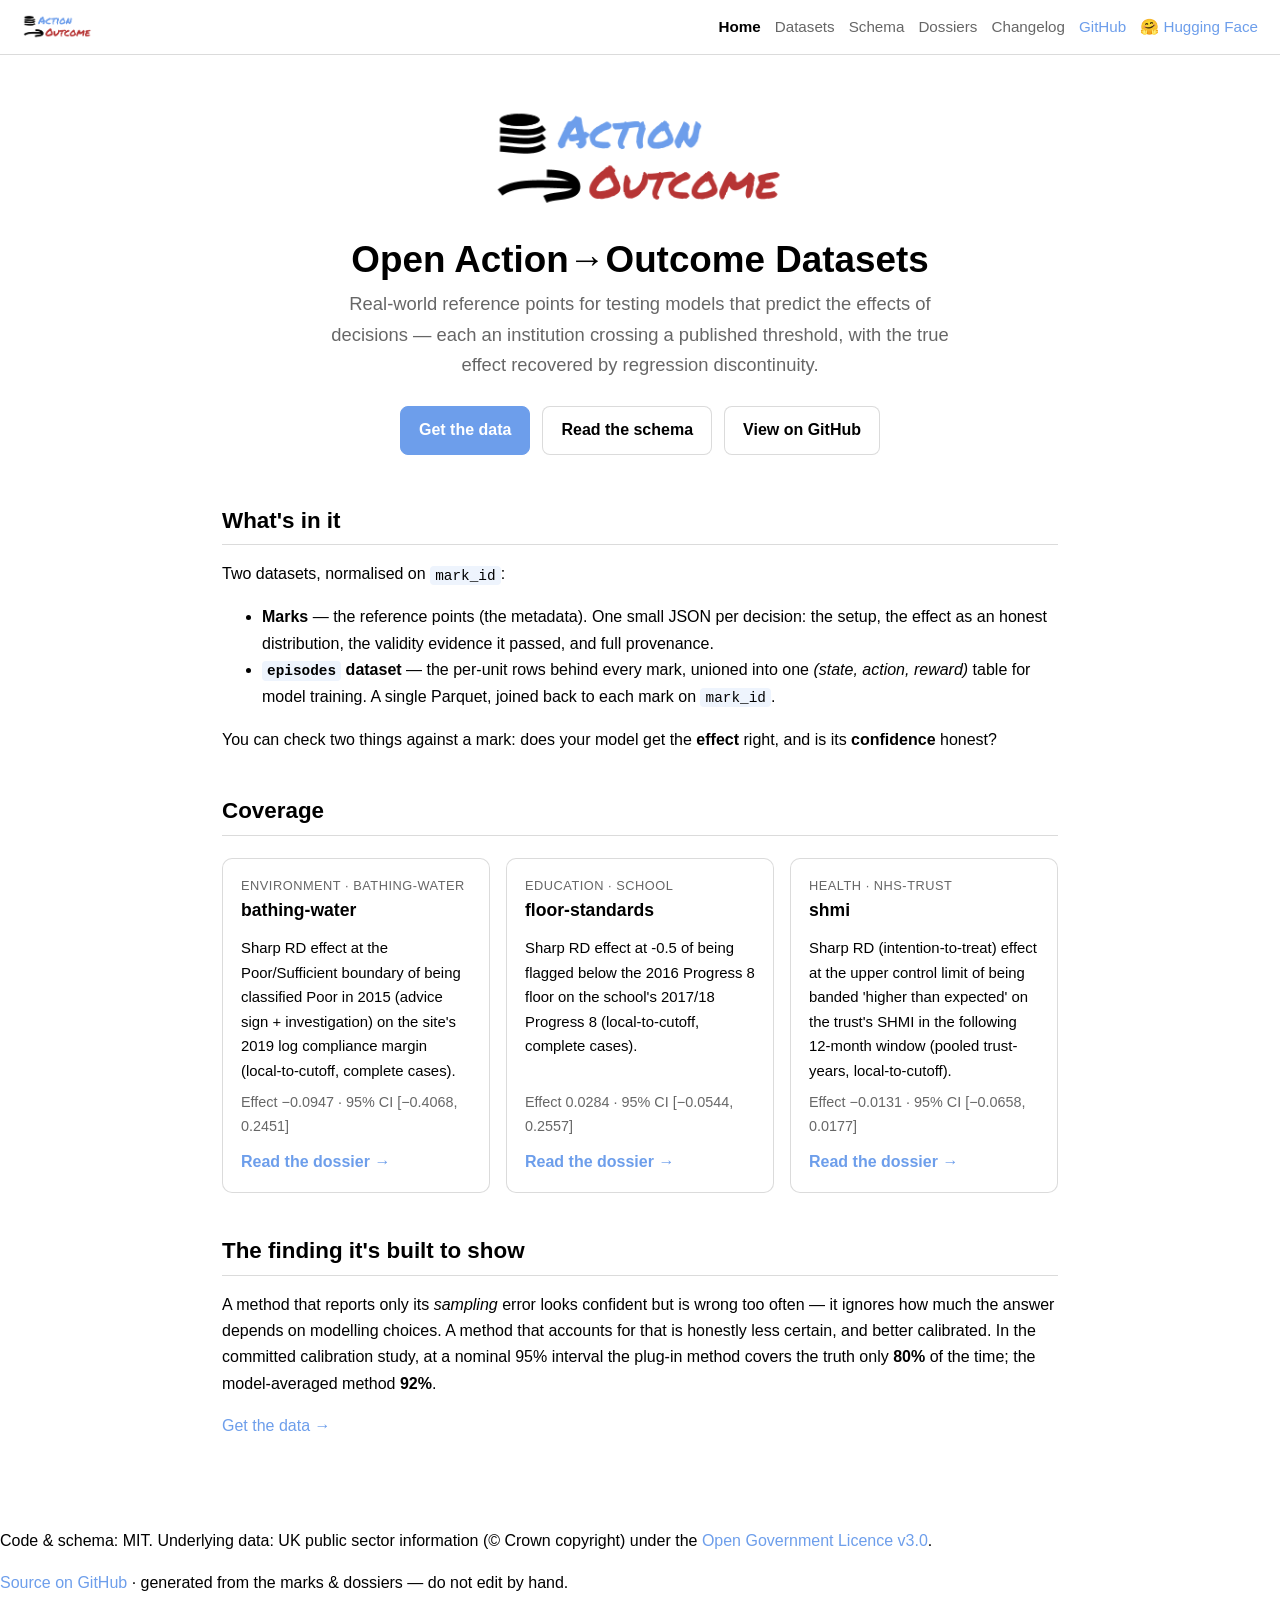
==== docs/index.html @ dc25346b "added new site docs" ====
<!DOCTYPE html>
<html lang="en">
<head>
<meta charset="utf-8">
<meta name="viewport" content="width=device-width, initial-scale=1">
<title>Home · openaction2outcome</title>
<link rel="icon" href="assets/logo.png">
<link rel="stylesheet" href="style.css">
</head>
<body>
<header class="site-header">
  <a class="brand" href="index.html">
    <img src="assets/logo.png" alt="" class="brand-logo">
  </a>
  <nav class="site-nav">
    <a href="index.html" class="current">Home</a><a href="downloads.html">Datasets</a><a href="schema.html">Schema</a><a href="dossiers/index.html">Dossiers</a><a href="changelog.html">Changelog</a>
    <a class="ext" href="https://github.com/umbralcalc/openaction2outcome">GitHub</a>
    <a class="ext" href="https://huggingface.co/datasets/umbralcalc/openaction2outcome">🤗 Hugging Face</a>
  </nav>
</header>
<main class="content">
<section class="hero">
  <img src="assets/logo.png" alt="openaction2outcome logo">
  <h1>Open Action&rarr;Outcome Datasets</h1>
  <p class="tagline">Real-world reference points for testing models that predict the effects of decisions &mdash;
     each an institution crossing a published threshold, with the true effect recovered by regression discontinuity.</p>
  <div class="cta">
    <a class="btn" href="downloads.html">Get the data</a>
    <a class="btn secondary" href="schema.html">Read the schema</a>
    <a class="btn secondary" href="https://github.com/umbralcalc/openaction2outcome">View on GitHub</a>
  </div>
</section>

<h2>What's in it</h2>
<p>Two datasets, normalised on <code>mark_id</code>:</p>
<ul>
  <li><strong>Marks</strong> &mdash; the reference points (the metadata). One small JSON per decision: the setup,
      the effect as an honest distribution, the validity evidence it passed, and full provenance.</li>
  <li><strong><code>episodes</code> dataset</strong> &mdash; the per-unit rows behind every mark, unioned into one
      <em>(state, action, reward)</em> table for model training. A single Parquet, joined back to each mark on <code>mark_id</code>.</li>
</ul>
<p>You can check two things against a mark: does your model get the <strong>effect</strong> right, and is its <strong>confidence</strong> honest?</p>

<h2>Coverage</h2>
<div class="cards">
  
  <div class="card">
    <span class="domain">Environment · bathing-water</span>
    <h3>bathing-water</h3>
    <p>Sharp RD effect at the Poor/Sufficient boundary of being classified Poor in 2015 (advice sign &#43; investigation) on the site&#39;s 2019 log compliance margin (local-to-cutoff, complete cases).</p>
    <span class="effect">Effect −0.0947 · 95% CI [−0.4068, 0.2451]</span>
    <a class="more" href="dossiers/bathing-water-poor-2015.html">Read the dossier &rarr;</a>
  </div>
  
  <div class="card">
    <span class="domain">Education · school</span>
    <h3>floor-standards</h3>
    <p>Sharp RD effect at -0.5 of being flagged below the 2016 Progress 8 floor on the school&#39;s 2017/18 Progress 8 (local-to-cutoff, complete cases).</p>
    <span class="effect">Effect 0.0284 · 95% CI [−0.0544, 0.2557]</span>
    <a class="more" href="dossiers/floor-standards-p8-2016.html">Read the dossier &rarr;</a>
  </div>
  
  <div class="card">
    <span class="domain">Health · nhs-trust</span>
    <h3>shmi</h3>
    <p>Sharp RD (intention-to-treat) effect at the upper control limit of being banded &#39;higher than expected&#39; on the trust&#39;s SHMI in the following 12-month window (pooled trust-years, local-to-cutoff).</p>
    <span class="effect">Effect −0.0131 · 95% CI [−0.0658, 0.0177]</span>
    <a class="more" href="dossiers/shmi-higher-than-expected-banding.html">Read the dossier &rarr;</a>
  </div>
  
</div>

<h2>The finding it's built to show</h2>
<p>A method that reports only its <em>sampling</em> error looks confident but is wrong too often &mdash; it ignores
   how much the answer depends on modelling choices. A method that accounts for that is honestly less certain, and
   better calibrated. In the committed calibration study, at a nominal 95% interval the plug-in method covers the
   truth only <strong>80%</strong> of the time; the model-averaged method <strong>92%</strong>.</p>
<p><a href="downloads.html">Get the data &rarr;</a></p>

</main>
<footer class="site-footer">
  <p>Code &amp; schema: MIT. Underlying data: UK public sector information (© Crown copyright)
     under the <a href="https://www.nationalarchives.gov.uk/doc/open-government-licence/version/3/">Open Government Licence v3.0</a>.</p>
  <p><a href="https://github.com/umbralcalc/openaction2outcome">Source on GitHub</a> · generated from the marks &amp; dossiers — do not edit by hand.</p>
</footer>
</body>
</html>
---- docs/style.css ----
/* openaction2outcome — generated static site. Single stylesheet, no JS.
   Palette: blue #6d9eeb · red #b73535 · black · white. */
:root {
  --ink: #000000;
  --muted: rgba(0, 0, 0, 0.6);
  --line: rgba(0, 0, 0, 0.14);
  --bg: #ffffff;
  --bg-soft: #eef4fd;   /* faint tint of the blue */
  --blue: #6d9eeb;
  --red: #b73535;
  --max: 880px;
}
* { box-sizing: border-box; }
html { -webkit-text-size-adjust: 100%; }
body {
  margin: 0;
  font: 16px/1.65 -apple-system, BlinkMacSystemFont, "Segoe UI", Roboto, Helvetica, Arial, sans-serif;
  color: var(--ink);
  background: var(--bg);
}
a { color: var(--blue); text-decoration: none; }
a:hover { color: var(--red); text-decoration: underline; }
code, pre {
  font-family: ui-monospace, SFMono-Regular, "SF Mono", Menlo, Consolas, monospace;
  font-size: 0.9em;
}
code { background: var(--bg-soft); padding: 0.12em 0.35em; border-radius: 4px; }
pre {
  background: var(--bg-soft);
  border: 1px solid var(--line);
  border-radius: 8px;
  padding: 14px 16px;
  overflow-x: auto;
}
pre code { background: none; padding: 0; }

/* Header / nav */
.site-header {
  display: flex; flex-wrap: wrap; align-items: center; justify-content: space-between;
  gap: 12px;
  padding: 14px 22px;
  border-bottom: 1px solid var(--line);
  background: var(--bg);
  position: sticky; top: 0; z-index: 10;
}
.brand { display: flex; align-items: center; gap: 10px; color: var(--ink); font-weight: 700; }
.brand:hover { text-decoration: none; color: var(--ink); }
.brand-logo { height: 26px; width: auto; display: block; }
.brand-arrow { color: var(--red); }
.site-nav { display: flex; flex-wrap: wrap; gap: 4px 14px; align-items: center; }
.site-nav a { color: var(--muted); font-size: 0.95rem; }
.site-nav a:hover { color: var(--red); }
.site-nav a.current { color: var(--ink); font-weight: 600; }
.site-nav a.ext { color: var(--blue); }
.site-nav a.ext:hover { color: var(--red); }

/* Content */
.content { max-width: var(--max); margin: 0 auto; padding: 32px 22px 56px; }
.content h1 { font-size: 2rem; line-height: 1.2; margin: 0.2em 0 0.5em; }
.content h2 { font-size: 1.4rem; margin: 1.8em 0 0.6em; padding-bottom: 0.2em; border-bottom: 1px solid var(--line); }
.content h3 { font-size: 1.1rem; margin: 1.4em 0 0.5em; }
.content table {
  border-collapse: collapse; width: 100%; margin: 1em 0; font-size: 0.93rem;
}
.content th, .content td { border: 1px solid var(--line); padding: 7px 11px; text-align: left; vertical-align: top; }
.content th { background: var(--bg-soft); font-weight: 600; }
.content blockquote {
  margin: 1em 0; padding: 0.4em 1em; border-left: 3px solid var(--blue);
  color: var(--muted);
}
hr { border: none; border-top: 1px solid var(--line); margin: 2em 0; }

/* Hero (home) */
.hero { text-align: center; padding: 18px 0 8px; }
.hero img { height: auto; width: 300px; max-width: 100%; }
.hero h1 { font-size: 2.3rem; margin: 0.4em 0 0.2em; }
.hero .tagline { font-size: 1.15rem; color: var(--muted); max-width: 640px; margin: 0 auto 1.4em; }
.cta { display: flex; gap: 12px; justify-content: center; flex-wrap: wrap; }

/* Buttons */
.btn {
  display: inline-block; padding: 10px 18px; border-radius: 8px;
  background: var(--blue); color: #fff; font-weight: 600;
  border: 1px solid var(--blue);
}
.btn:hover { background: var(--red); border-color: var(--red); color: #fff; text-decoration: none; }
.btn.secondary { background: var(--bg); color: var(--ink); border-color: var(--line); }
.btn.secondary:hover { background: var(--bg); color: var(--red); border-color: var(--red); }

/* Cards */
.cards { display: grid; grid-template-columns: repeat(auto-fit, minmax(240px, 1fr)); gap: 16px; margin: 1.4em 0; }
.card {
  border: 1px solid var(--line); border-radius: 10px; padding: 16px 18px; background: var(--bg);
  display: flex; flex-direction: column;
}
.card h3 { margin: 0 0 0.2em; }
.card .domain { font-size: 0.8rem; text-transform: uppercase; letter-spacing: 0.04em; color: var(--muted); }
.card p { margin: 0.5em 0; font-size: 0.93rem; color: var(--ink); }
.card .effect { font-variant-numeric: tabular-nums; color: var(--muted); font-size: 0.9rem; margin-top: auto; }
.card a.more { margin-top: 0.7em; font-weight: 600; }

/* Download blocks */
.download {
  border: 1px solid var(--line); border-radius: 10px; padding: 18px 20px; margin: 1.2em 0;
  background: var(--bg-soft);
}
.download h3 { margin-top: 0; }
.download .meta { font-size: 0.86rem; color: var(--muted); margin: 0.6em 0; }
.download .meta code { background: #fff; }
.download .actions { margin-top: 0.8em; }
.badge {
  display: inline-block; font-size: 0.78rem; padding: 2px 9px; border-radius: 999px;
  background: var(--blue); color: #fff; margin-left: 6px; vertical-align: middle; font-weight: 600;
}
.pass { color: var(--ink); font-weight: 600; }
.fail { color: var(--red); font-weight: 600; }
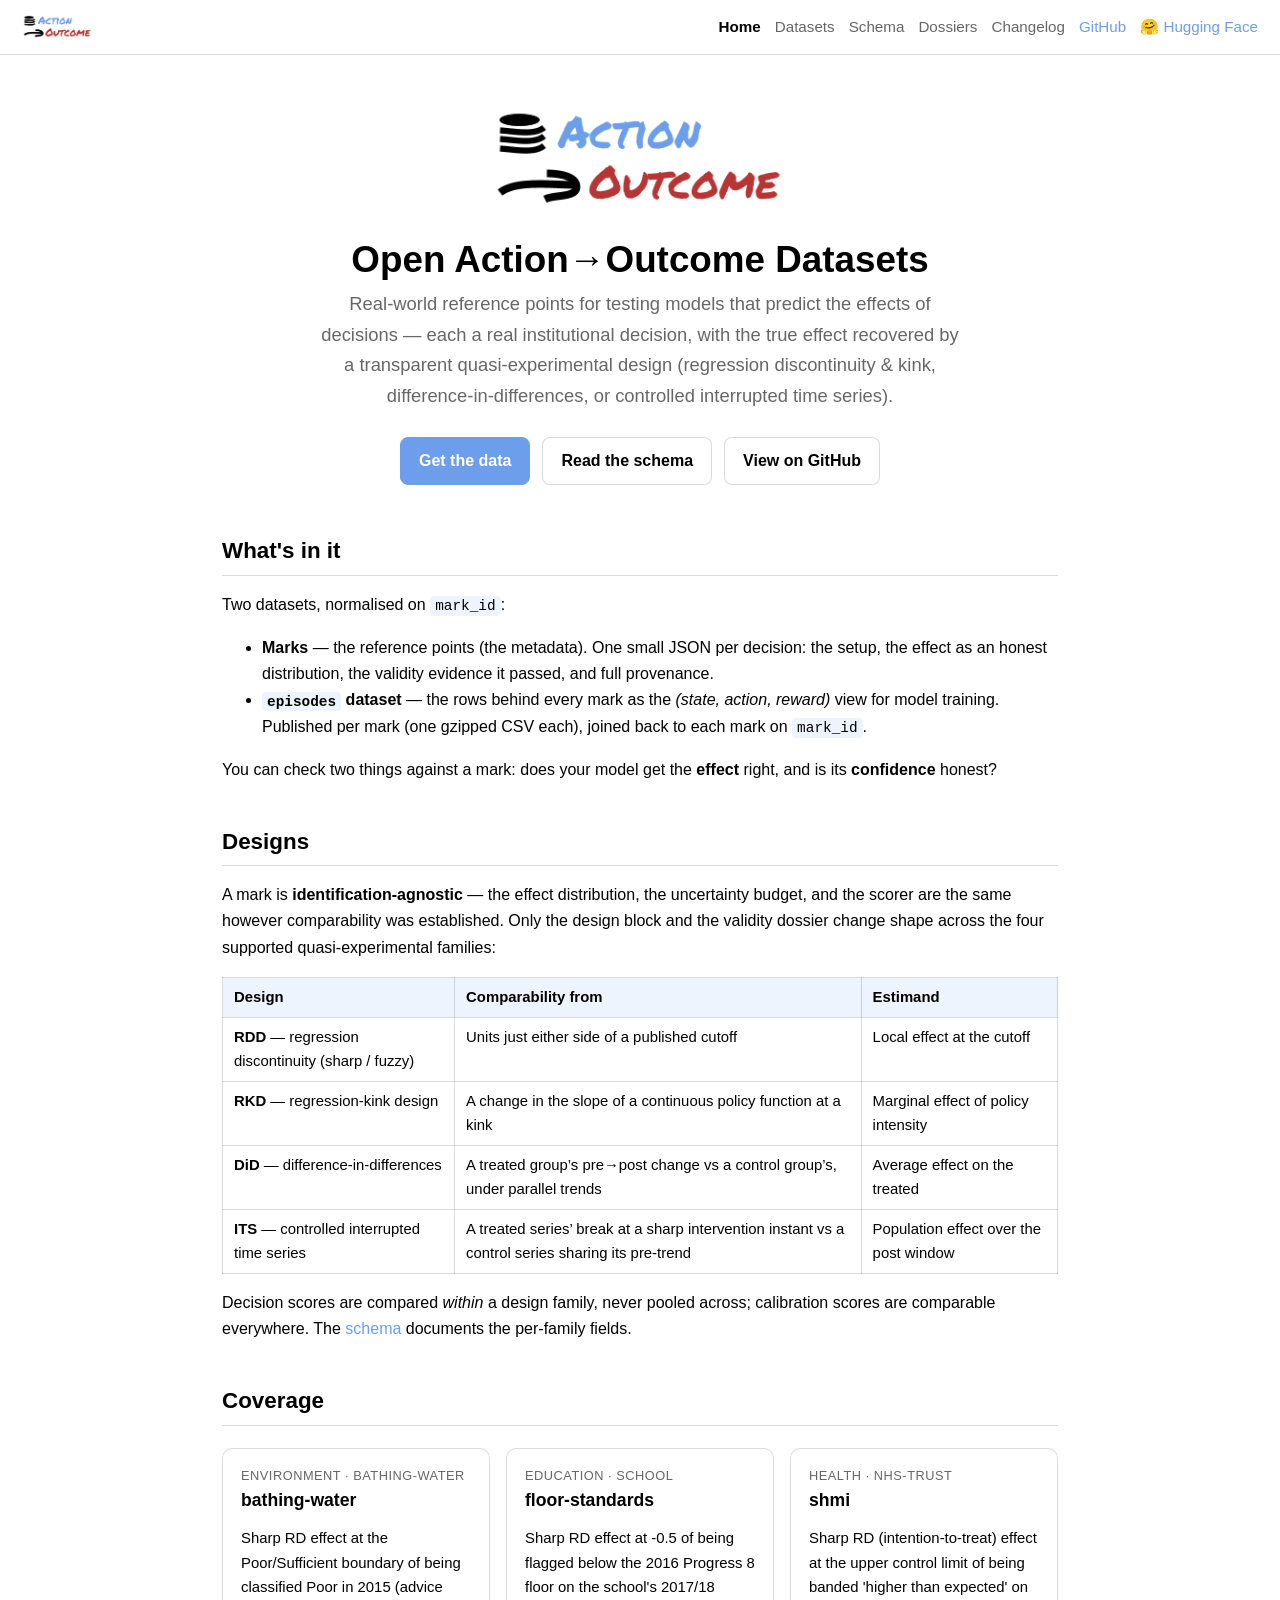
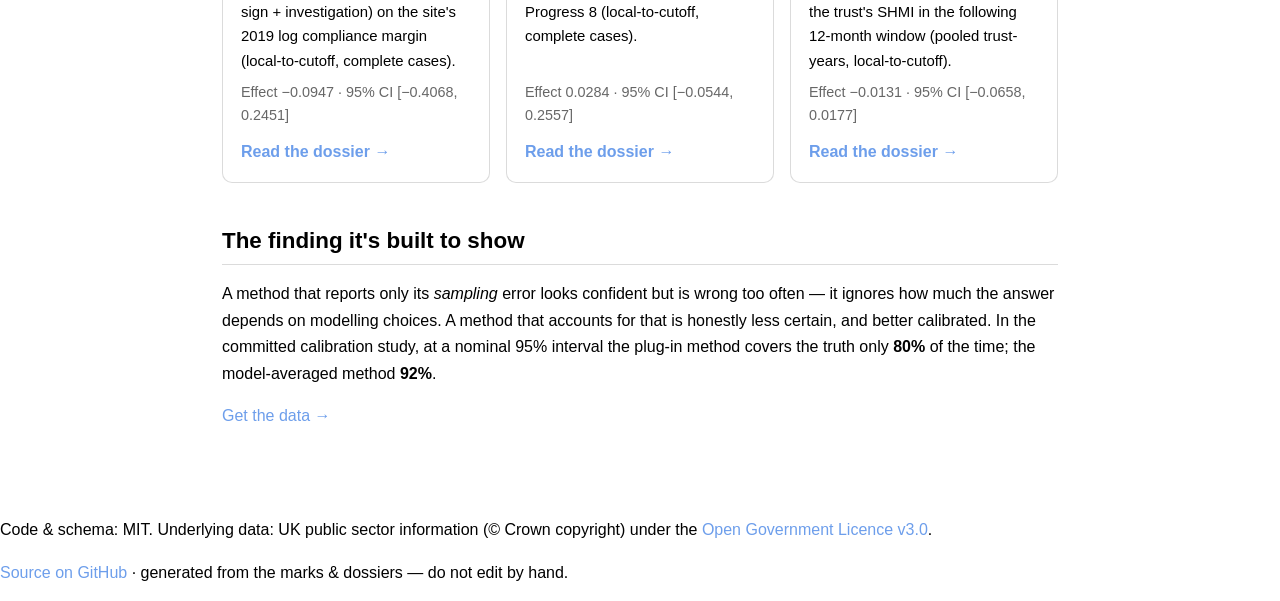
==== commit d2688660: "Added ITS designs and overall docs update" ====
--- a/docs/index.html
+++ b/docs/index.html
@@ -23,7 +23,8 @@
   <img src="assets/logo.png" alt="openaction2outcome logo">
   <h1>Open Action&rarr;Outcome Datasets</h1>
   <p class="tagline">Real-world reference points for testing models that predict the effects of decisions &mdash;
-     each an institution crossing a published threshold, with the true effect recovered by regression discontinuity.</p>
+     each a real institutional decision, with the true effect recovered by a transparent quasi-experimental design
+     (regression discontinuity &amp; kink, difference-in-differences, or controlled interrupted time series).</p>
   <div class="cta">
     <a class="btn" href="downloads.html">Get the data</a>
     <a class="btn secondary" href="schema.html">Read the schema</a>
@@ -36,10 +37,28 @@
 <ul>
   <li><strong>Marks</strong> &mdash; the reference points (the metadata). One small JSON per decision: the setup,
       the effect as an honest distribution, the validity evidence it passed, and full provenance.</li>
-  <li><strong><code>episodes</code> dataset</strong> &mdash; the per-unit rows behind every mark, unioned into one
-      <em>(state, action, reward)</em> table for model training. A single Parquet, joined back to each mark on <code>mark_id</code>.</li>
+  <li><strong><code>episodes</code> dataset</strong> &mdash; the rows behind every mark as the
+      <em>(state, action, reward)</em> view for model training. Published per mark (one gzipped CSV each), joined back to each mark on <code>mark_id</code>.</li>
 </ul>
 <p>You can check two things against a mark: does your model get the <strong>effect</strong> right, and is its <strong>confidence</strong> honest?</p>
+
+<h2>Designs</h2>
+<p>A mark is <strong>identification-agnostic</strong> &mdash; the effect distribution, the uncertainty budget, and the
+   scorer are the same however comparability was established. Only the design block and the validity dossier change
+   shape across the four supported quasi-experimental families:</p>
+<div class="table-wrap">
+<table>
+  <thead><tr><th>Design</th><th>Comparability from</th><th>Estimand</th></tr></thead>
+  <tbody>
+    <tr><td><strong>RDD</strong> &mdash; regression discontinuity (sharp / fuzzy)</td><td>Units just either side of a published cutoff</td><td>Local effect at the cutoff</td></tr>
+    <tr><td><strong>RKD</strong> &mdash; regression-kink design</td><td>A change in the slope of a continuous policy function at a kink</td><td>Marginal effect of policy intensity</td></tr>
+    <tr><td><strong>DiD</strong> &mdash; difference-in-differences</td><td>A treated group&rsquo;s pre&rarr;post change vs a control group&rsquo;s, under parallel trends</td><td>Average effect on the treated</td></tr>
+    <tr><td><strong>ITS</strong> &mdash; controlled interrupted time series</td><td>A treated series&rsquo; break at a sharp intervention instant vs a control series sharing its pre-trend</td><td>Population effect over the post window</td></tr>
+  </tbody>
+</table>
+</div>
+<p>Decision scores are compared <em>within</em> a design family, never pooled across; calibration scores are
+   comparable everywhere. The <a href="schema.html">schema</a> documents the per-family fields.</p>
 
 <h2>Coverage</h2>
 <div class="cards">
--- a/docs/style.css
+++ b/docs/style.css
@@ -59,8 +59,9 @@
 .content h1 { font-size: 2rem; line-height: 1.2; margin: 0.2em 0 0.5em; }
 .content h2 { font-size: 1.4rem; margin: 1.8em 0 0.6em; padding-bottom: 0.2em; border-bottom: 1px solid var(--line); }
 .content h3 { font-size: 1.1rem; margin: 1.4em 0 0.5em; }
+.table-wrap { overflow-x: auto; margin: 1em 0; -webkit-overflow-scrolling: touch; }
 .content table {
-  border-collapse: collapse; width: 100%; margin: 1em 0; font-size: 0.93rem;
+  border-collapse: collapse; width: 100%; margin: 0; font-size: 0.93rem;
 }
 .content th, .content td { border: 1px solid var(--line); padding: 7px 11px; text-align: left; vertical-align: top; }
 .content th { background: var(--bg-soft); font-weight: 600; }
@@ -106,7 +107,7 @@
 }
 .download h3 { margin-top: 0; }
 .download .meta { font-size: 0.86rem; color: var(--muted); margin: 0.6em 0; }
-.download .meta code { background: #fff; }
+.download .meta code { background: #fff; overflow-wrap: anywhere; word-break: break-all; }
 .download .actions { margin-top: 0.8em; }
 .badge {
   display: inline-block; font-size: 0.78rem; padding: 2px 9px; border-radius: 999px;
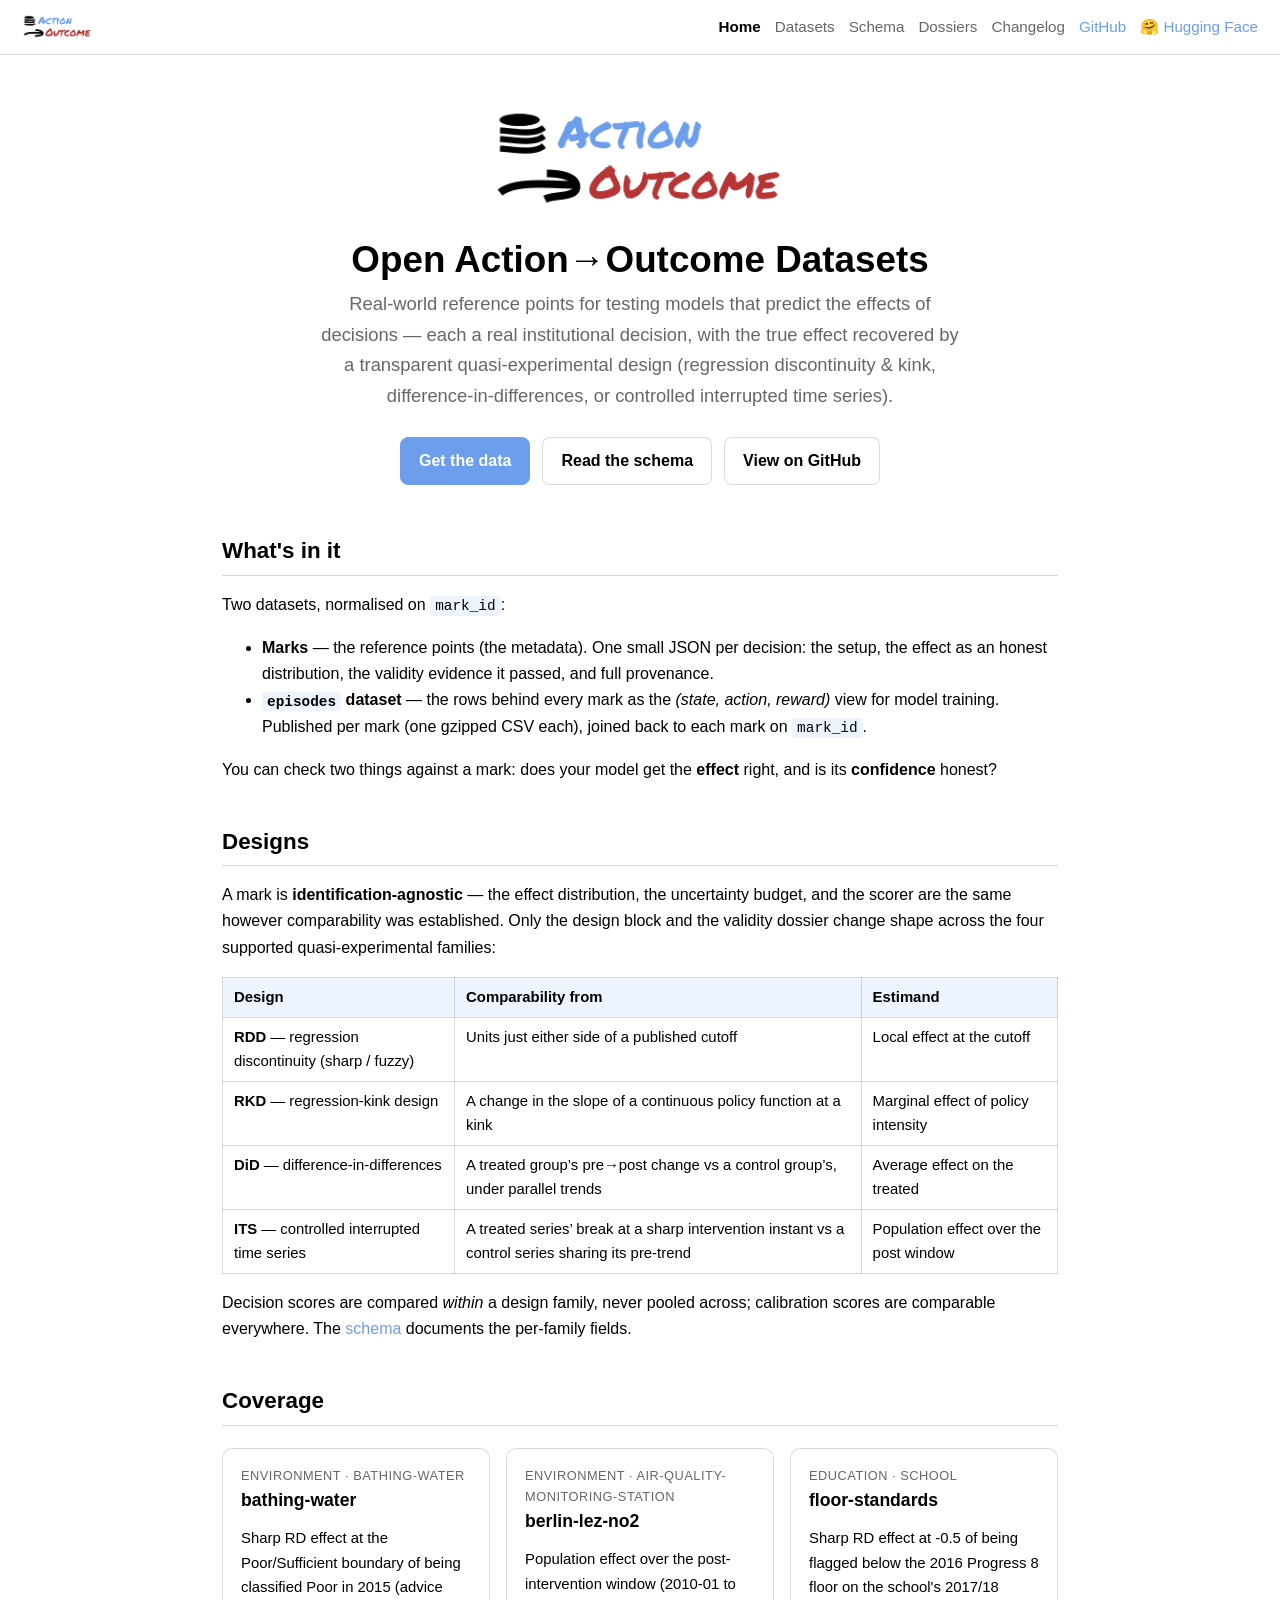
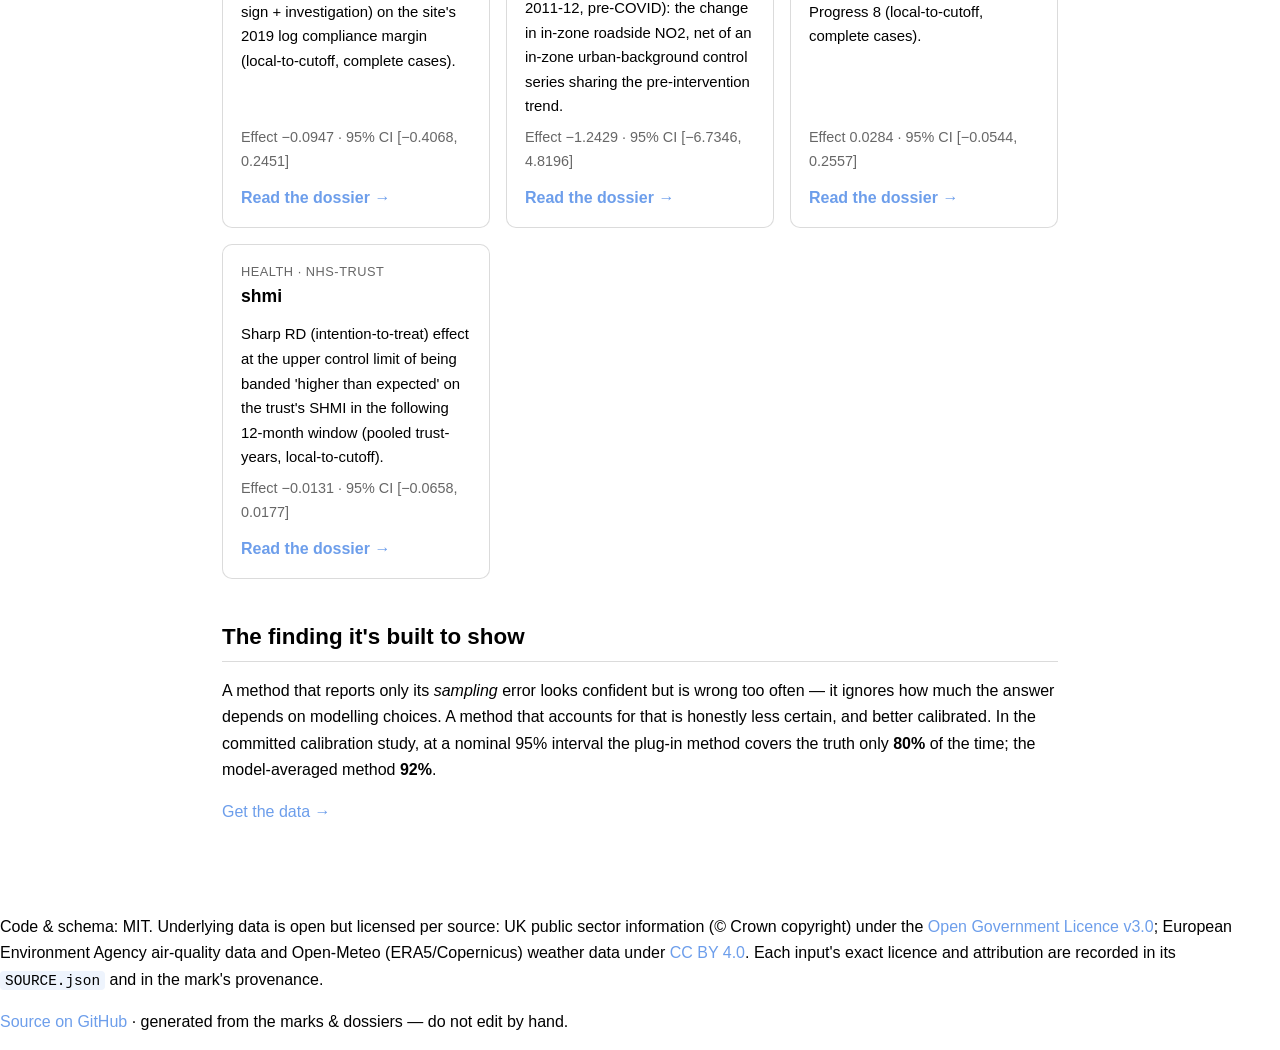
==== commit 2aac097a: "v1.9.0: first controlled-ITS mark — Berlin Umweltzone 2010 → roadside NO2 Lands the corpus's first c" ====
--- a/docs/index.html
+++ b/docs/index.html
@@ -72,6 +72,14 @@
   </div>
   
   <div class="card">
+    <span class="domain">Environment · air-quality-monitoring-station</span>
+    <h3>berlin-lez-no2</h3>
+    <p>Population effect over the post-intervention window (2010-01 to 2011-12, pre-COVID): the change in in-zone roadside NO2, net of an in-zone urban-background control series sharing the pre-intervention trend.</p>
+    <span class="effect">Effect −1.2429 · 95% CI [−6.7346, 4.8196]</span>
+    <a class="more" href="dossiers/berlin-lez-no2-2010.html">Read the dossier &rarr;</a>
+  </div>
+  
+  <div class="card">
     <span class="domain">Education · school</span>
     <h3>floor-standards</h3>
     <p>Sharp RD effect at -0.5 of being flagged below the 2016 Progress 8 floor on the school&#39;s 2017/18 Progress 8 (local-to-cutoff, complete cases).</p>
@@ -98,8 +106,12 @@
 
 </main>
 <footer class="site-footer">
-  <p>Code &amp; schema: MIT. Underlying data: UK public sector information (© Crown copyright)
-     under the <a href="https://www.nationalarchives.gov.uk/doc/open-government-licence/version/3/">Open Government Licence v3.0</a>.</p>
+  <p>Code &amp; schema: MIT. Underlying data is open but licensed per source: UK public sector
+     information (© Crown copyright) under the
+     <a href="https://www.nationalarchives.gov.uk/doc/open-government-licence/version/3/">Open Government Licence v3.0</a>;
+     European Environment Agency air-quality data and Open-Meteo (ERA5/Copernicus) weather data under
+     <a href="https://creativecommons.org/licenses/by/4.0/">CC BY 4.0</a>. Each input's exact licence and
+     attribution are recorded in its <code>SOURCE.json</code> and in the mark's provenance.</p>
   <p><a href="https://github.com/umbralcalc/openaction2outcome">Source on GitHub</a> · generated from the marks &amp; dossiers — do not edit by hand.</p>
 </footer>
 </body>
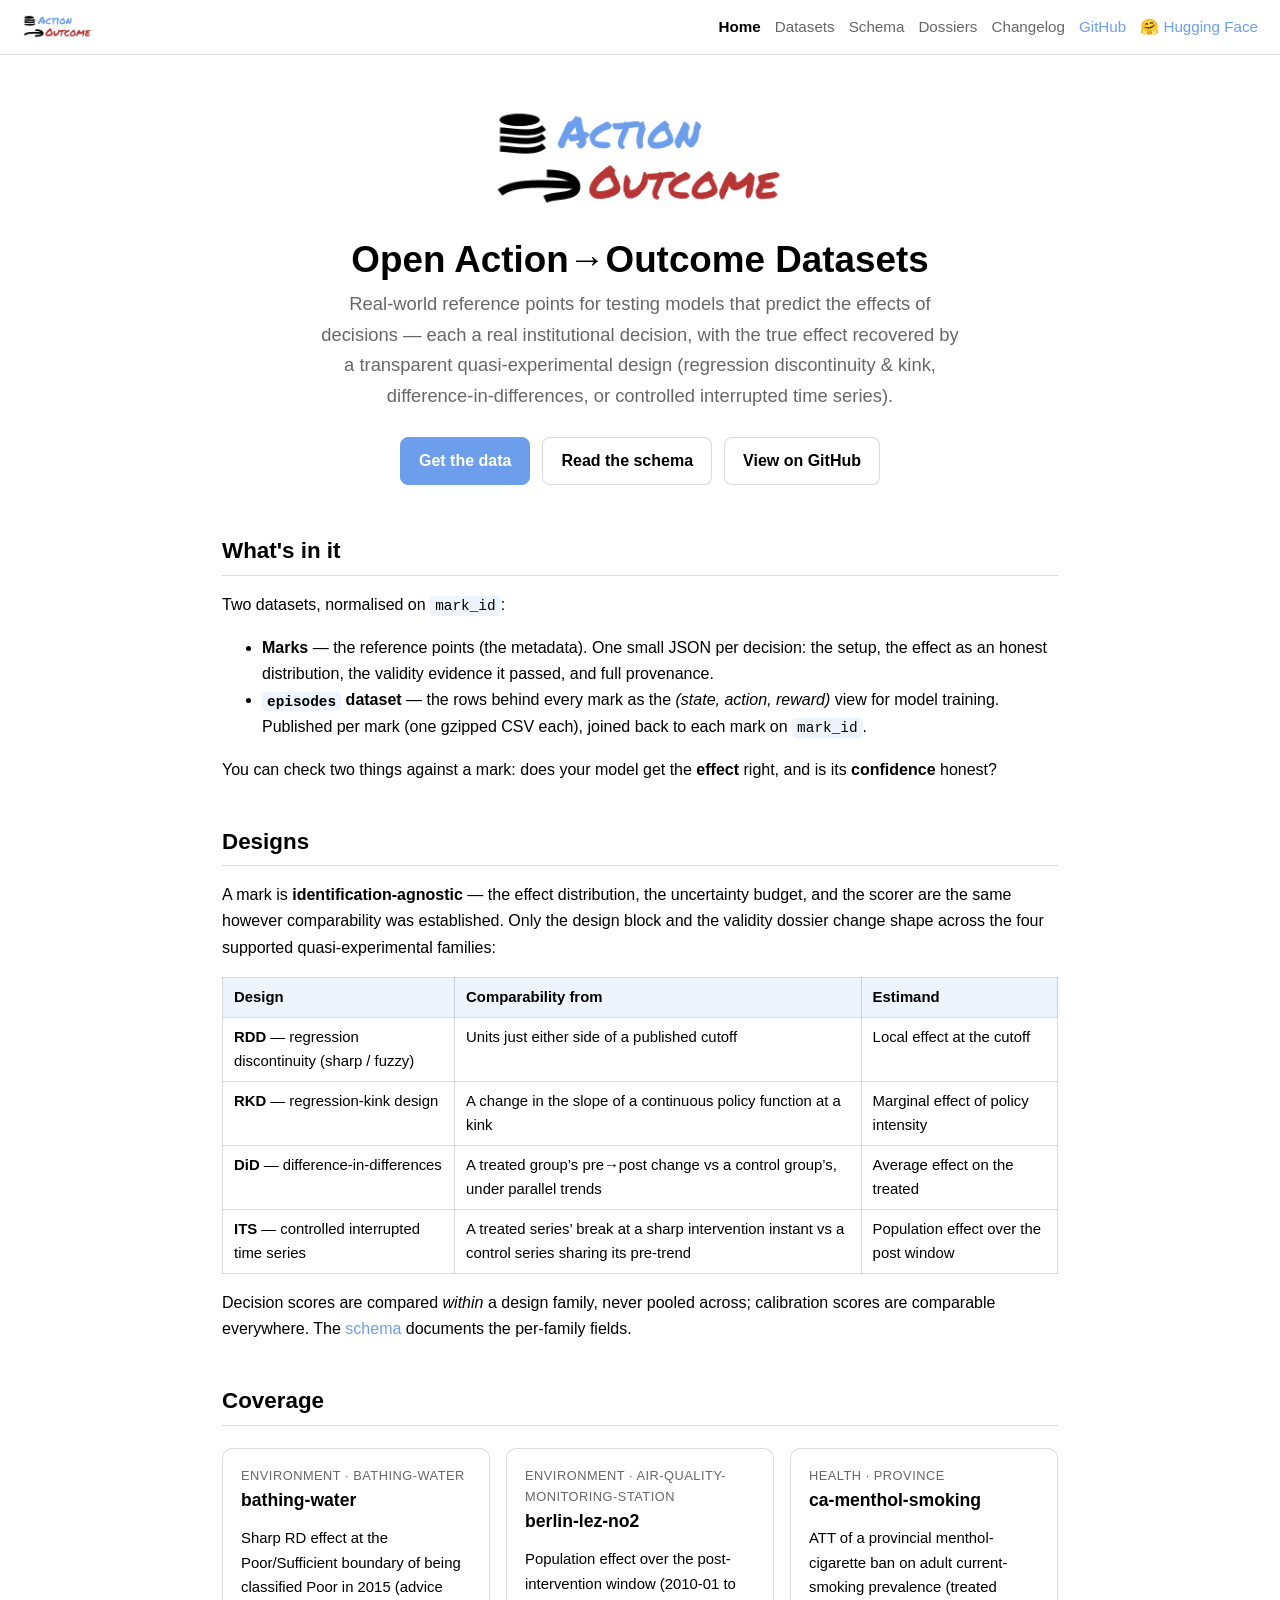
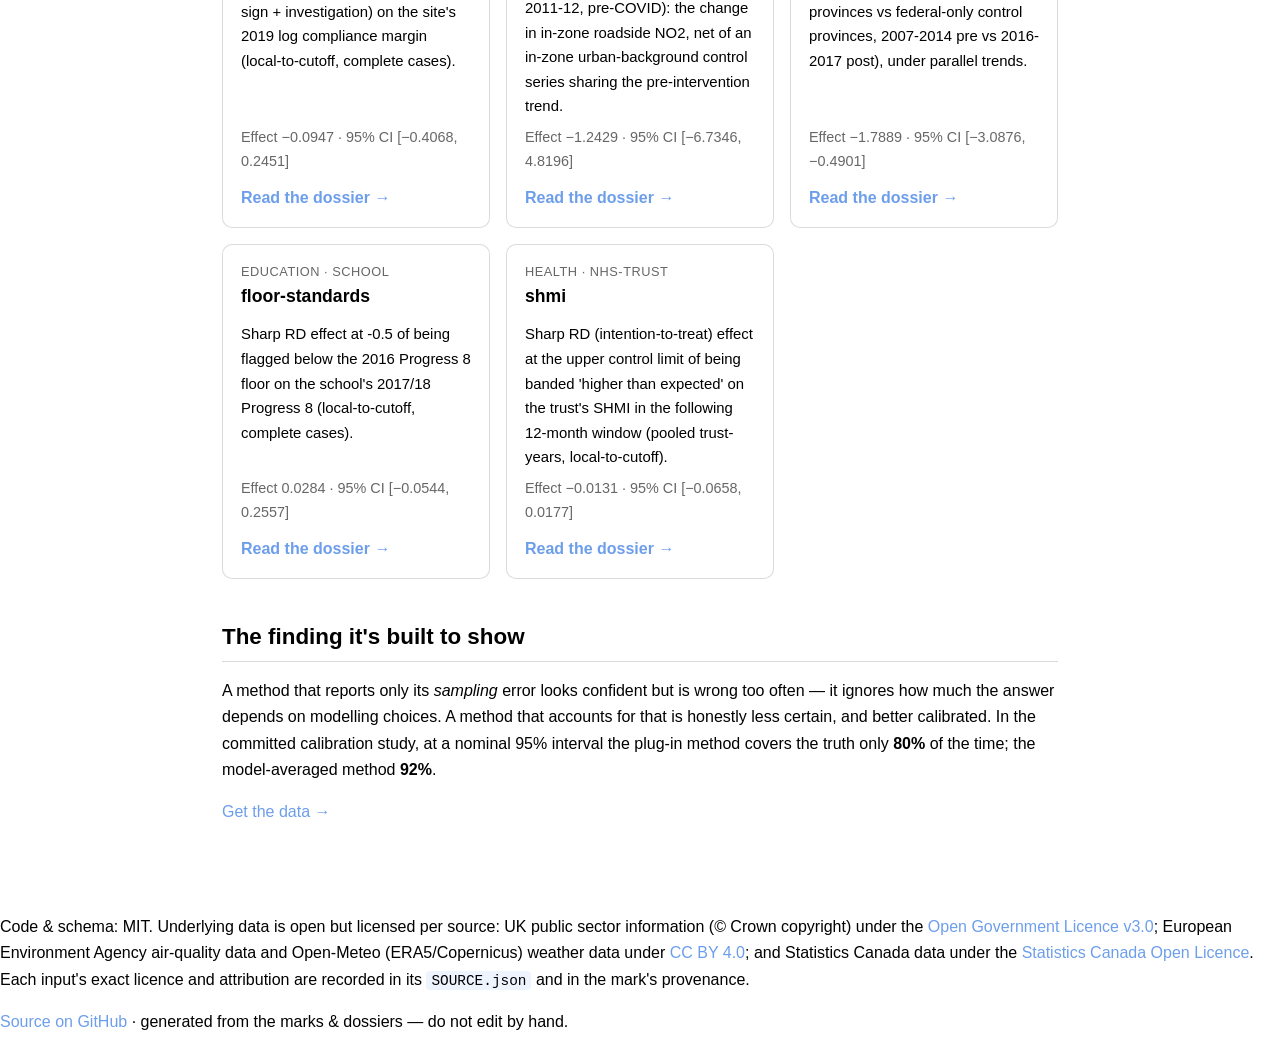
==== commit eff70c8a: "New mark for CA menthol added" ====
--- a/docs/index.html
+++ b/docs/index.html
@@ -80,6 +80,14 @@
   </div>
   
   <div class="card">
+    <span class="domain">Health · province</span>
+    <h3>ca-menthol-smoking</h3>
+    <p>ATT of a provincial menthol-cigarette ban on adult current-smoking prevalence (treated provinces vs federal-only control provinces, 2007-2014 pre vs 2016-2017 post), under parallel trends.</p>
+    <span class="effect">Effect −1.7889 · 95% CI [−3.0876, −0.4901]</span>
+    <a class="more" href="dossiers/ca-menthol-smoking-2016.html">Read the dossier &rarr;</a>
+  </div>
+  
+  <div class="card">
     <span class="domain">Education · school</span>
     <h3>floor-standards</h3>
     <p>Sharp RD effect at -0.5 of being flagged below the 2016 Progress 8 floor on the school&#39;s 2017/18 Progress 8 (local-to-cutoff, complete cases).</p>
@@ -110,8 +118,10 @@
      information (© Crown copyright) under the
      <a href="https://www.nationalarchives.gov.uk/doc/open-government-licence/version/3/">Open Government Licence v3.0</a>;
      European Environment Agency air-quality data and Open-Meteo (ERA5/Copernicus) weather data under
-     <a href="https://creativecommons.org/licenses/by/4.0/">CC BY 4.0</a>. Each input's exact licence and
-     attribution are recorded in its <code>SOURCE.json</code> and in the mark's provenance.</p>
+     <a href="https://creativecommons.org/licenses/by/4.0/">CC BY 4.0</a>; and Statistics Canada data
+     under the <a href="https://www.statcan.gc.ca/en/reference/licence">Statistics Canada Open Licence</a>.
+     Each input's exact licence and attribution are recorded in its <code>SOURCE.json</code> and in the
+     mark's provenance.</p>
   <p><a href="https://github.com/umbralcalc/openaction2outcome">Source on GitHub</a> · generated from the marks &amp; dossiers — do not edit by hand.</p>
 </footer>
 </body>
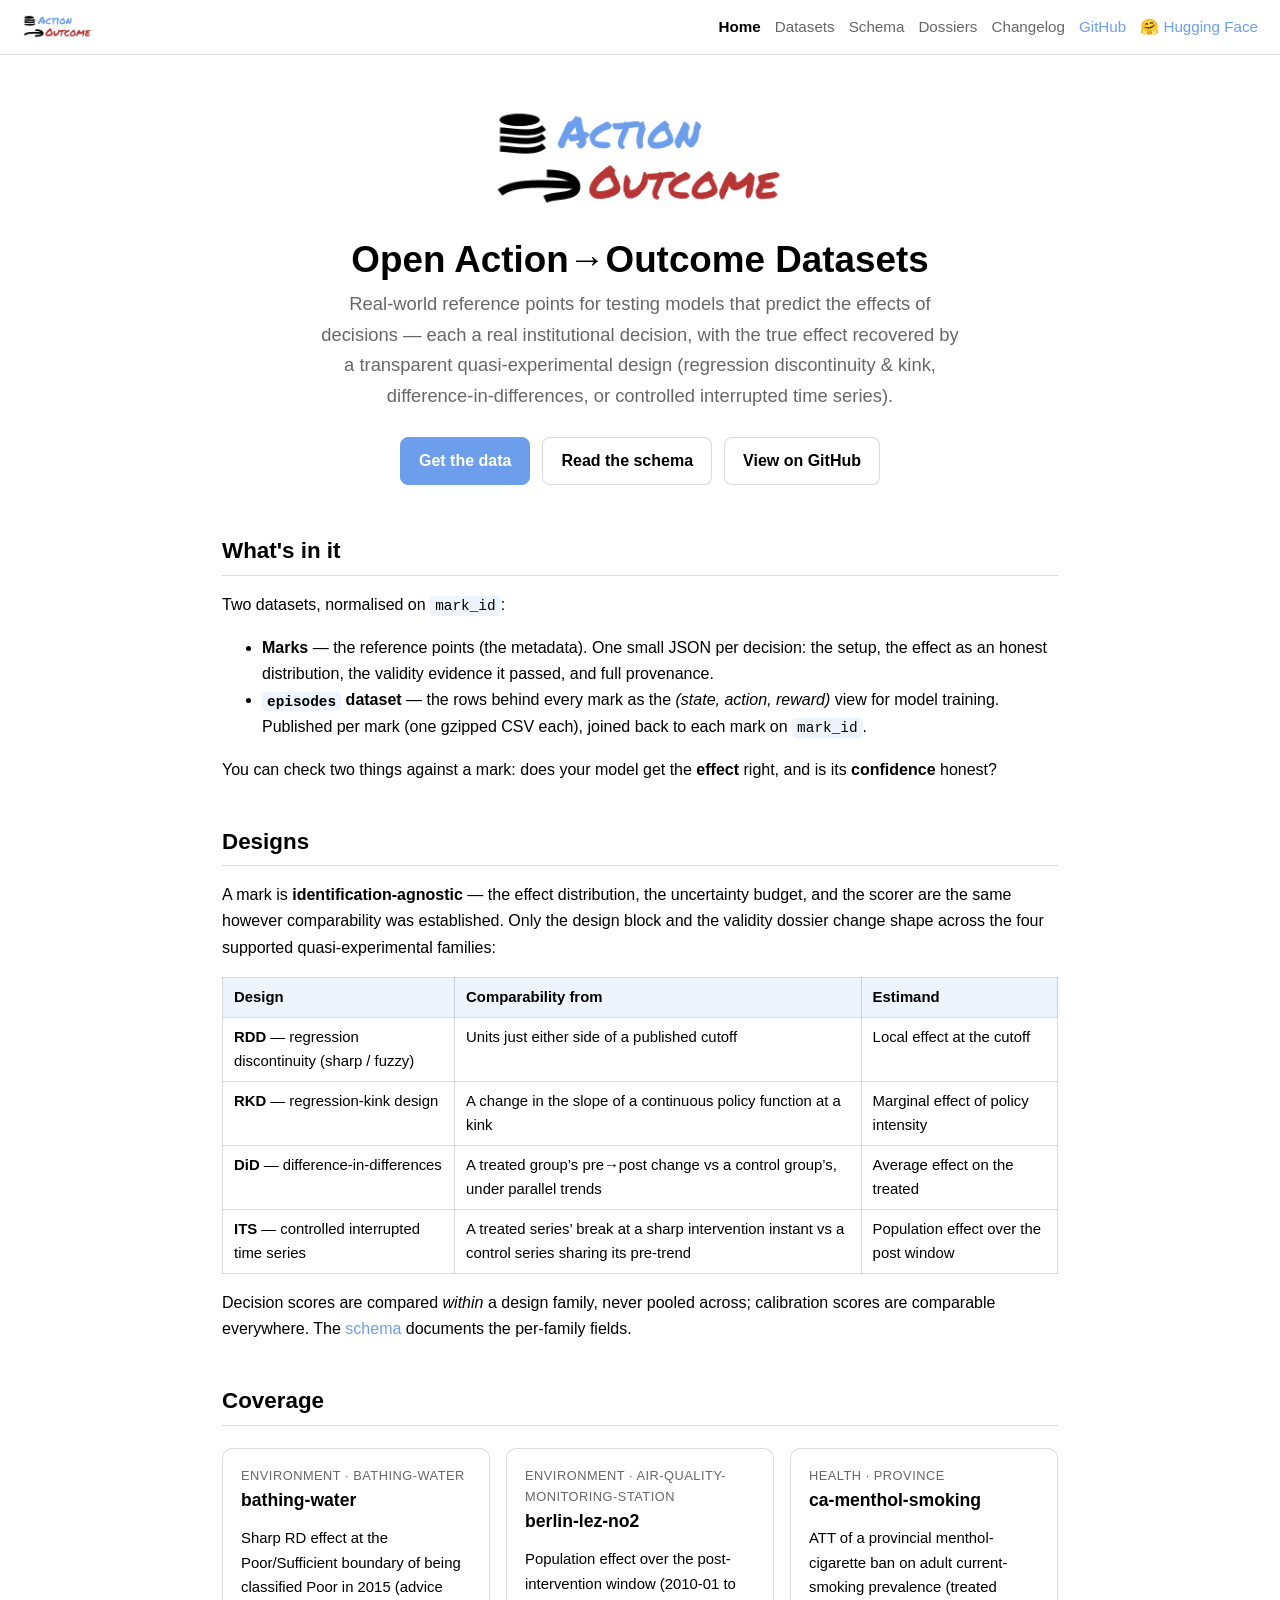
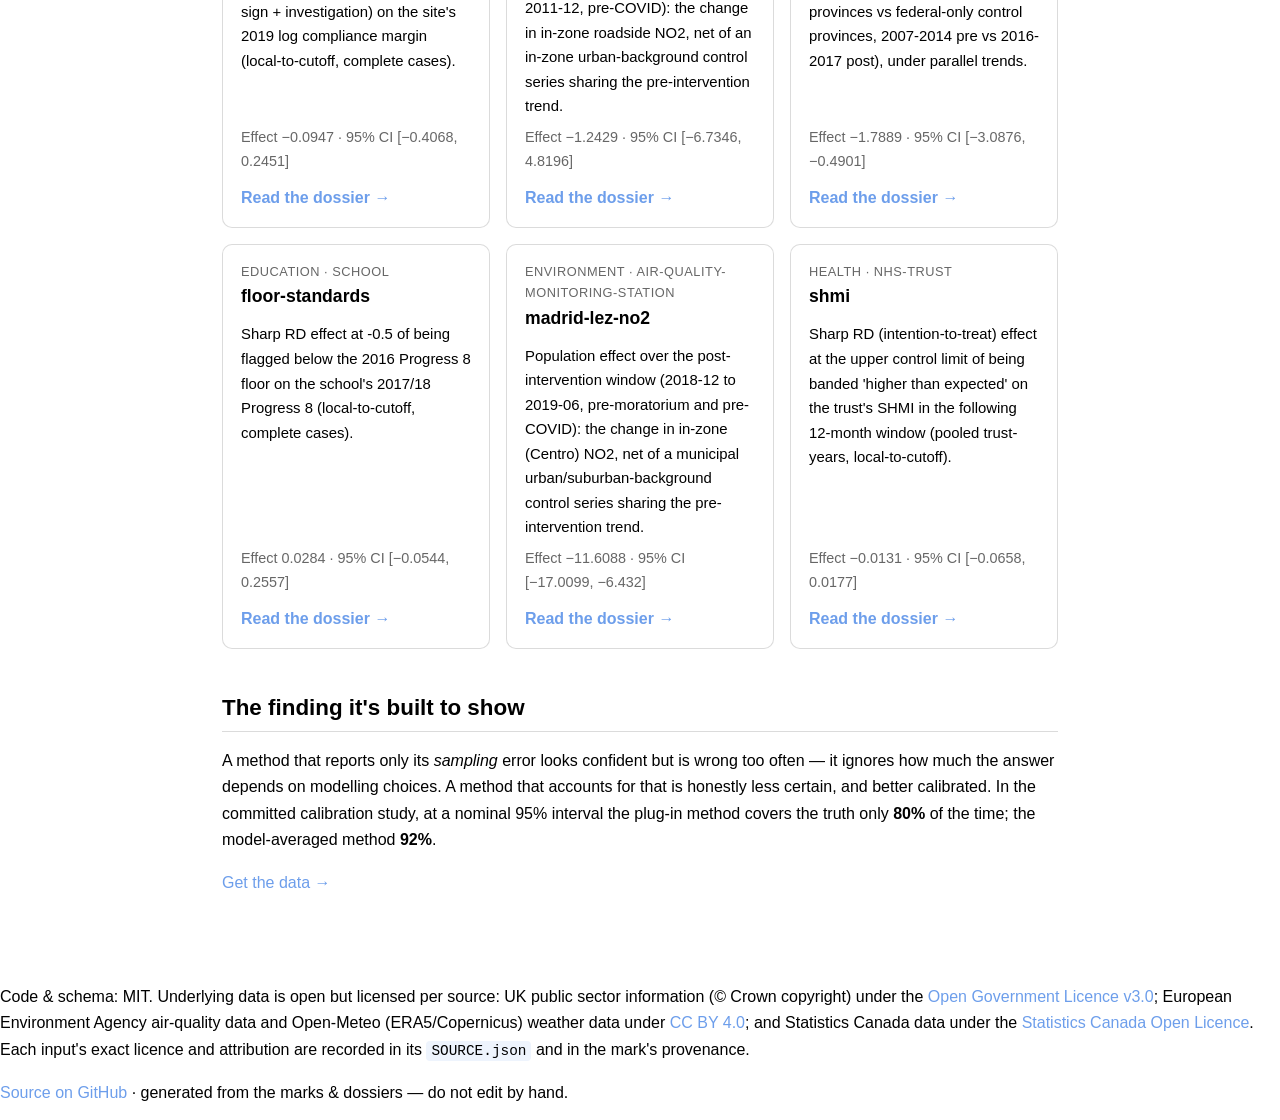
==== commit fc57d30d: "New madrid mark passed" ====
--- a/docs/index.html
+++ b/docs/index.html
@@ -96,6 +96,14 @@
   </div>
   
   <div class="card">
+    <span class="domain">Environment · air-quality-monitoring-station</span>
+    <h3>madrid-lez-no2</h3>
+    <p>Population effect over the post-intervention window (2018-12 to 2019-06, pre-moratorium and pre-COVID): the change in in-zone (Centro) NO2, net of a municipal urban/suburban-background control series sharing the pre-intervention trend.</p>
+    <span class="effect">Effect −11.6088 · 95% CI [−17.0099, −6.432]</span>
+    <a class="more" href="dossiers/madrid-lez-no2-2018.html">Read the dossier &rarr;</a>
+  </div>
+  
+  <div class="card">
     <span class="domain">Health · nhs-trust</span>
     <h3>shmi</h3>
     <p>Sharp RD (intention-to-treat) effect at the upper control limit of being banded &#39;higher than expected&#39; on the trust&#39;s SHMI in the following 12-month window (pooled trust-years, local-to-cutoff).</p>
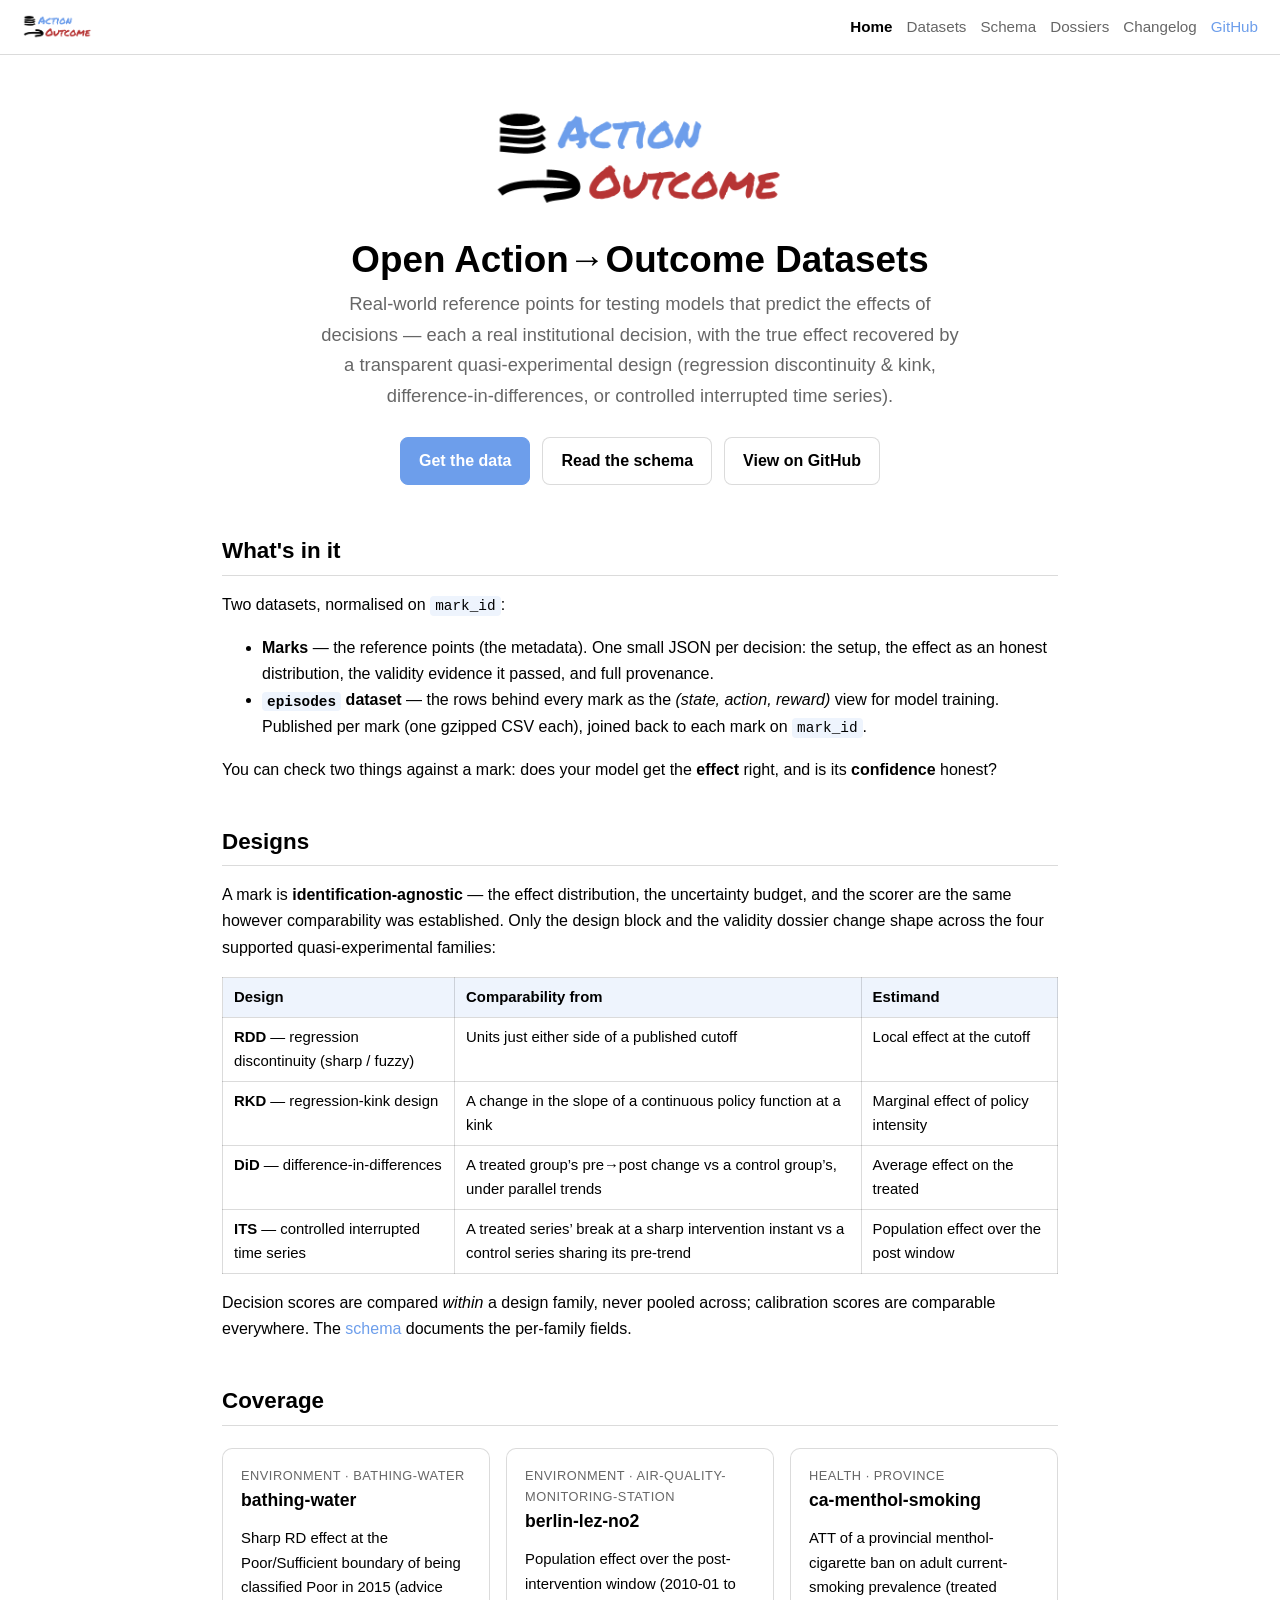
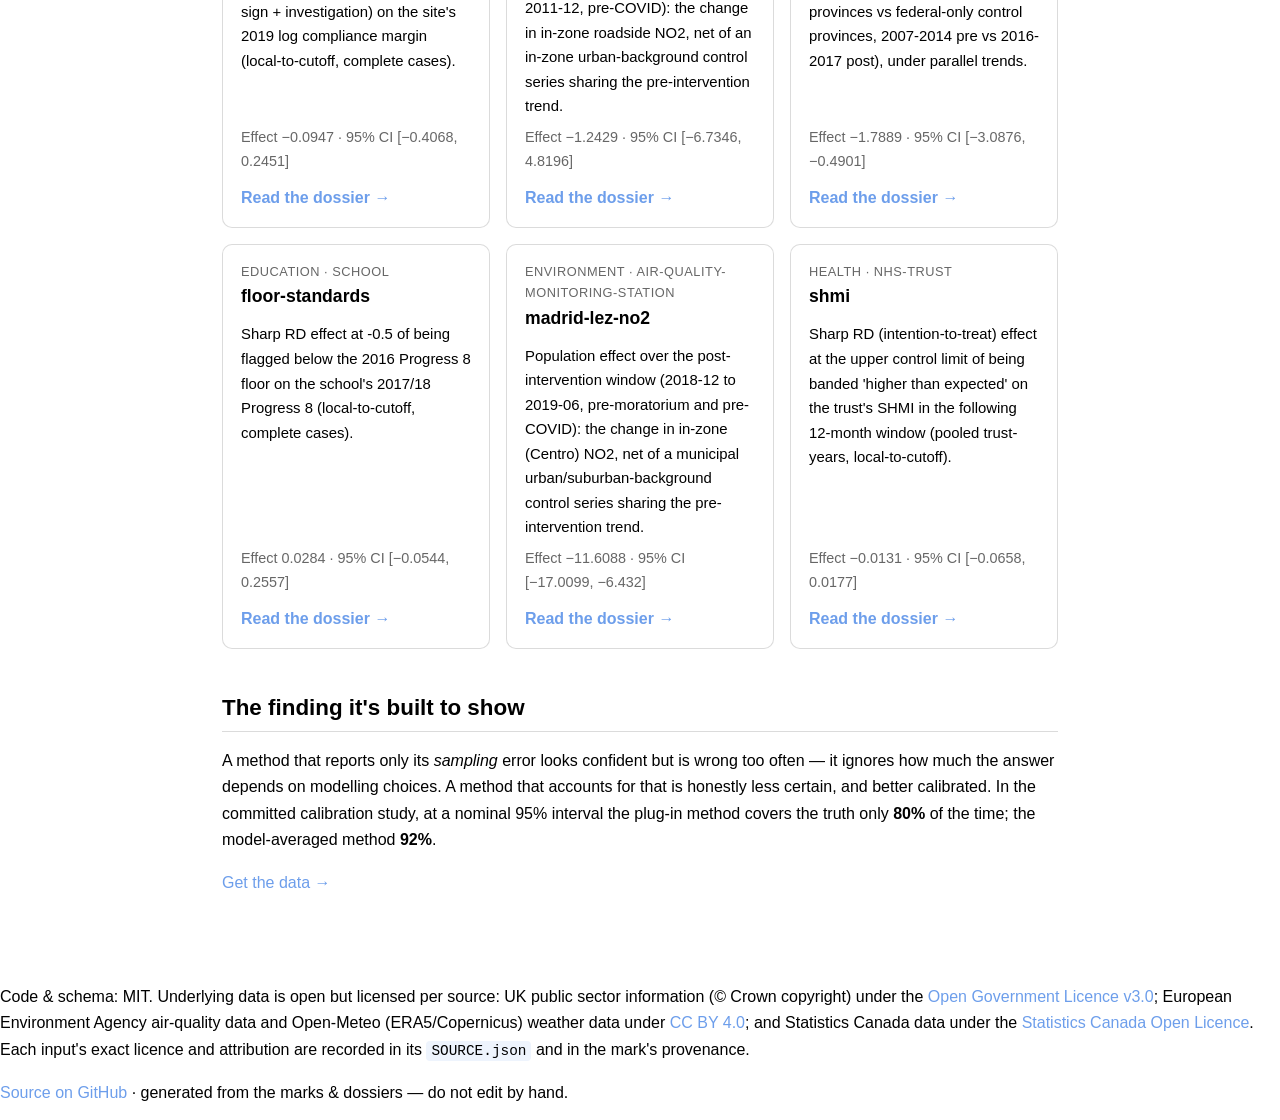
==== commit 4c57519f: "Remove HuggingFace distribution path (v1.12.0) The corpus's value is the per-mark design + honest in" ====
--- a/docs/index.html
+++ b/docs/index.html
@@ -15,7 +15,6 @@
   <nav class="site-nav">
     <a href="index.html" class="current">Home</a><a href="downloads.html">Datasets</a><a href="schema.html">Schema</a><a href="dossiers/index.html">Dossiers</a><a href="changelog.html">Changelog</a>
     <a class="ext" href="https://github.com/umbralcalc/openaction2outcome">GitHub</a>
-    <a class="ext" href="https://huggingface.co/datasets/umbralcalc/openaction2outcome">🤗 Hugging Face</a>
   </nav>
 </header>
 <main class="content">
